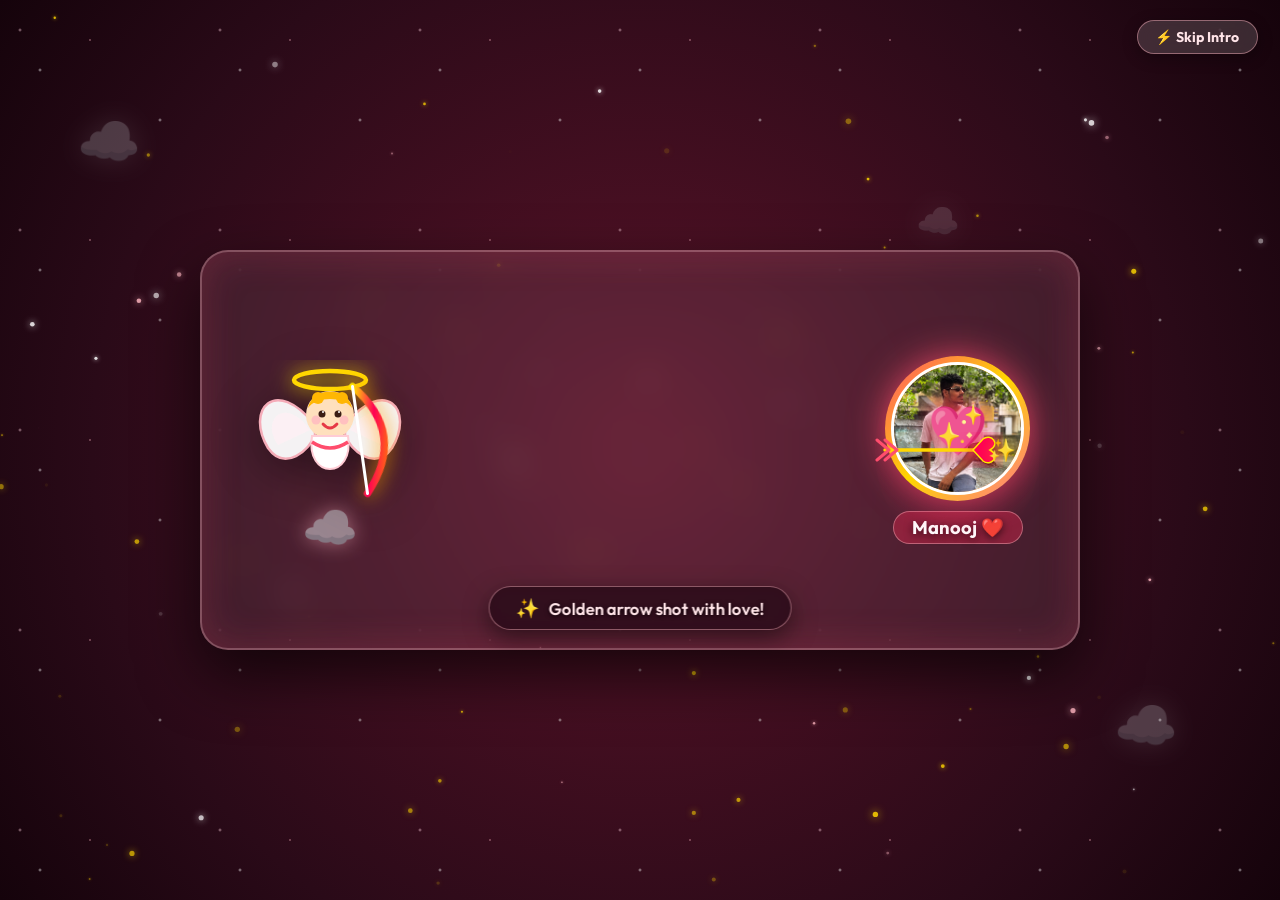
==== index.html @ fc14d514 "Deploy romantic birthday website with Cupid intro and password screen" ====
<!DOCTYPE html>
<html lang="en">
<head>
    <meta charset="UTF-8">
    <meta name="viewport" content="width=device-width, initial-scale=1.0">

    <title>❤️ Happy Birthday — My Love ❤️</title>
    <meta name="description" content="A special romantic birthday surprise message">

    <!-- Google Fonts -->
    <link rel="preconnect" href="https://fonts.googleapis.com">
    <link rel="preconnect" href="https://fonts.gstatic.com" crossorigin>
    <link href="https://fonts.googleapis.com/css2?family=Bangers&family=Outfit:wght@300;400;600;800&family=Playfair+Display:ital,wght@0,400;0,700;1,400;1,700&display=swap" rel="stylesheet">

    <!-- CSS File -->
    <link rel="stylesheet" href="style.css">
</head>

<body>

    <!-- Cupid Arrow & Password Intro Overlay -->
    <!-- Cupid Arrow & Password Intro Overlay -->
    <div id="cupidIntroOverlay" class="cupid-intro-overlay">
        <!-- Canvas Starfield -->
        <canvas id="cupidStarCanvas" class="cupid-star-canvas"></canvas>

        <!-- Sky Background Atmosphere -->
        <div class="sky-background">
            <div class="cloud cloud-1">☁️</div>
            <div class="cloud cloud-2">☁️</div>
            <div class="cloud cloud-3">☁️</div>
            <div class="intro-bg-particles" id="introBgParticles"></div>
        </div>

        <!-- Fast Skip Button -->
        <button class="btn-skip-intro" onclick="skipToPasswordStage()" title="Skip to password screen">
            ⚡ Skip Intro
        </button>

        <!-- Stage 1: Cinematic Animated Cupid Shooting Scene -->
        <div id="cupidAnimationStage" class="cupid-animation-stage">
            
            <!-- Cupid Flying Character -->
            <div class="cupid-hero" id="cupidHero">
                <div class="cupid-cloud-pedestal">☁️</div>
                <svg class="cupid-svg" viewBox="0 0 160 180" width="160" height="180">
                    <defs>
                        <radialGradient id="haloGlow" cx="50%" cy="50%" r="50%">
                            <stop offset="0%" stop-color="#fff7a1" stop-opacity="0.9"/>
                            <stop offset="100%" stop-color="#ffd700" stop-opacity="0"/>
                        </radialGradient>
                        <linearGradient id="bowGrad" x1="0%" y1="0%" x2="100%" y2="100%">
                            <stop offset="0%" stop-color="#ffe600"/>
                            <stop offset="50%" stop-color="#ff0054"/>
                            <stop offset="100%" stop-color="#ff8800"/>
                        </linearGradient>
                    </defs>

                    <!-- Halo -->
                    <ellipse cx="80" cy="20" rx="36" ry="9" fill="none" stroke="#ffd700" stroke-width="4.5" filter="drop-shadow(0 0 10px #ffe600)"/>
                    
                    <!-- Flapping Wings -->
                    <g class="svg-wing wing-left">
                        <path d="M 65 65 C 25 15, -5 50, 18 88 C 35 112, 60 90, 65 75 Z" fill="#ffffff" opacity="0.95" stroke="#ffb6c1" stroke-width="2.5"/>
                        <path d="M 60 70 C 35 35, 10 60, 28 85 Z" fill="#fff0f5" opacity="0.8"/>
                    </g>
                    <g class="svg-wing wing-right">
                        <path d="M 95 65 C 135 15, 165 50, 142 88 C 125 112, 100 90, 95 75 Z" fill="#ffffff" opacity="0.95" stroke="#ffb6c1" stroke-width="2.5"/>
                        <path d="M 100 70 C 125 35, 150 60, 132 85 Z" fill="#fff0f5" opacity="0.8"/>
                    </g>

                    <!-- Body & Cute Head -->
                    <circle cx="80" cy="55" r="24" fill="#ffe0bd"/>
                    <!-- Blonde Curly Hair -->
                    <path d="M 58 48 C 62 26, 98 26, 102 48 C 94 36, 66 36, 58 48 Z" fill="#ffb703"/>
                    <circle cx="68" cy="38" r="6" fill="#ffb703"/>
                    <circle cx="92" cy="38" r="6" fill="#ffb703"/>
                    <!-- Face Details -->
                    <circle cx="72" cy="54" r="3.5" fill="#3a1c14"/>
                    <circle cx="88" cy="54" r="3.5" fill="#3a1c14"/>
                    <circle cx="73" cy="52" r="1" fill="#ffffff"/>
                    <circle cx="89" cy="52" r="1" fill="#ffffff"/>
                    <path d="M 73 64 Q 80 72 87 64" fill="none" stroke="#e63946" stroke-width="2.8" stroke-linecap="round"/>
                    <circle cx="66" cy="60" r="4.5" fill="#ffb6c1" opacity="0.75"/>
                    <circle cx="94" cy="60" r="4.5" fill="#ffb6c1" opacity="0.75"/>

                    <!-- Toga Body & Sash -->
                    <path d="M 62 76 C 55 120, 105 120, 98 76 Z" fill="#ffffff" stroke="#ffccd5" stroke-width="2"/>
                    <path d="M 62 82 Q 80 94 98 82" fill="none" stroke="#ff4d6d" stroke-width="3.5"/>

                    <!-- Golden Cupid Bow -->
                    <g class="svg-bow" id="svgBow">
                        <path d="M 110 35 Q 150 80 110 125" fill="none" stroke="url(#bowGrad)" stroke-width="6" stroke-linecap="round" filter="drop-shadow(0 0 8px #ffa200)"/>
                        <path id="bowString" d="M 110 35 L 110 125" stroke="#ffffff" stroke-width="2.5" stroke-linecap="round"/>
                    </g>
                </svg>
            </div>

            <!-- Arrow Flight Arena -->
            <div class="arrow-arena" id="arrowArena">
                <div class="flying-arrow-svg" id="flyingArrowSvg">
                    <svg viewBox="0 0 130 36" width="130" height="36">
                        <defs>
                            <linearGradient id="arrowTrailGrad" x1="0%" y1="0%" x2="100%" y2="0%">
                                <stop offset="0%" stop-color="#ff0054" stop-opacity="0"/>
                                <stop offset="60%" stop-color="#ff4d6d" stop-opacity="0.8"/>
                                <stop offset="100%" stop-color="#ffd700" stop-opacity="1"/>
                            </linearGradient>
                        </defs>
                        <!-- Glowing Motion Trail -->
                        <path d="M 0 18 L 95 18" stroke="url(#arrowTrailGrad)" stroke-width="6" stroke-linecap="round"/>
                        <!-- Shaft -->
                        <line x1="12" y1="18" x2="102" y2="18" stroke="#ffd700" stroke-width="3.5" stroke-linecap="round"/>
                        <!-- Golden Feathers -->
                        <path d="M 16 18 L 4 8 M 16 18 L 4 28 M 24 18 L 12 8 M 24 18 L 12 28" stroke="#ff4d6d" stroke-width="3" stroke-linecap="round"/>
                        <!-- Glowing Heart Arrowhead -->
                        <path d="M 100 18 L 110 7 C 118 1, 128 12, 117 18 C 128 24, 118 35, 110 29 Z" fill="#ff0054" stroke="#ffe600" stroke-width="1.5" filter="drop-shadow(0 0 10px #ff0054)"/>
                    </svg>
                    <div class="arrow-sparkles">✨</div>
                </div>
            </div>

            <!-- Target: Boy Card (Manooj) -->
            <div class="target-boy-hero" id="targetBoyHero">
                <div class="target-glow-aura"></div>
                <div class="shockwave-ring" id="shockwaveRing"></div>
                <div class="shockwave-ring ring-2" id="shockwaveRing2"></div>
                <div class="target-portrait-container">
                    <img src="images/Manooj.jpeg" alt="Manooj" class="target-boy-img">
                    <div class="target-heart-lock" id="targetHeartLock">
                        <span class="heart-emoji">💖</span>
                    </div>
                </div>
                <div class="target-boy-badge">Manooj ❤️</div>
            </div>

            <!-- Animated Status Banner -->
            <div class="intro-status-banner" id="introStatusBanner">
                <span class="status-icon" id="statusIcon">🏹</span>
                <span class="status-text" id="statusTextContent">Cupid is taking aim at Manooj's heart...</span>
            </div>
        </div>

        <!-- Stage 2: Secret Password Lock Screen -->
        <div id="passwordStage" class="password-stage">
            <div class="lock-card">
                <div class="lock-header">
                    <div class="heart-key-icon" id="heartKeyIcon">🔐</div>
                    <h2>Unlock My Heart</h2>
                    <p class="lock-subtitle">Cupid's arrow struck Manooj's heart! Enter the secret code to reveal your birthday surprise.</p>
                </div>

                <form id="passwordForm" onsubmit="handlePasswordSubmit(event)">
                    <div class="input-wrapper">
                        <input type="password" id="lovePasscode" placeholder="Enter password" autocomplete="off">
                        <button type="button" class="btn-toggle-pass" onclick="togglePassVisibility()" id="btnTogglePass" title="Show/Hide">👁️</button>
                    </div>
                    <div id="passErrorMsg" class="pass-error-msg"></div>
                    <button type="submit" class="btn-unlock">Unlock Surprise ❤️</button>
                </form>
            </div>
        </div>
    </div>

    <!-- Main Birthday Container -->
    <div class="birthday-container">

        <!-- Replay Cupid Intro Button -->
        <button class="btn-replay-cupid" onclick="playCupidIntro()" title="Replay Cupid Intro">💘 Cupid Intro</button>

        <!-- Flower Decoration -->
        <div class="web web1">🌸</div>
        <div class="web web2">🌹</div>

        <!-- Main Heading -->
        <h1 class="birthday-title">❤️ HAPPY BIRTHDAY ❤️</h1>

        <h2>To My YEDI❤️</h2>

        <!-- Entrance Photo / Message -->
        <div class="entrance-image-container">
            <div class="entrance-message">
                <p><strong>September 21</strong> is a day I will never forget — because it is the day the most amazing person came into this world. 🥰</p>
                <p>You make every day brighter just by being you. I love your smile, your heart, and everything about you. 💕</p>
                <p>On your birthday, I just want to say — <strong>I am so lucky to have you.</strong></p>
                <p class="entrance-signoff">Happy Birthday, my love. 🎂 🌹</p>
            </div>
        </div>

        <!-- Birthday Message -->
        <div class="message">
            <p>
                You are the most beautiful part of my life. ❤️
            </p>

            <p>
                May your birthday be filled with happiness,
                love, smiles and unforgettable moments. 🎂✨
            </p>

            <p>
                <strong>Happy Birthday, My Love! ❤️🥰</strong>
            </p>
        </div>

        <!-- Interactive Question -->
        <div class="question-section" id="questionSection">
            <!-- <h3 class="question-text">Are you ready for your surprise? 🕸️</h3> -->
            <div class="buttons-container">
                <button class="btn-yes" onclick="showSurprise()">YES ❤️</button>
                <button class="btn-no" id="btnNo">NO 😒</button>
            </div>
        </div>

        <!-- Hidden Surprise Message -->
        <div id="surprise" class="surprise-message">
            <h2>❤️ You Are My Favourite Person ❤️</h2>

            <p>
                Every moment with you is special.
                I hope this birthday brings you
                everything your heart wishes for. 💕
            </p>

            <p>
                Forever and Always ❤️
            </p>
            
            <a href="memories.html" class="btn-next">Next Page ❤️</a>
        </div>

    </div>

    <!-- JavaScript File -->
    <script src="script.js"></script>

</body>
</html>
---- style.css ----
* {
    margin: 0;
    padding: 0;
    box-sizing: border-box;
}

:root {
    --bg-cream: #fff0f5;
    --paper: #ffe4e1;
    --ink: #4a1525;
    --gold: #f48fb1;
    --gold-deep: #c21e56;
    --red: #d53447;
    --red-deep: #800020;
    --shadow: rgba(74, 25, 44, 0.35);
}

html, body {
    width: 100%;
    max-width: 100vw;
    overflow-x: hidden;
}

body {
    margin: 0;
    font-family: 'Outfit', sans-serif;
    min-height: 100vh;
    display: flex;
    align-items: center;
    justify-content: center;
    background: radial-gradient(circle at top, rgba(255, 192, 203, 0.8), rgba(219, 112, 147, 0.5) 45%, rgba(139, 10, 80, 0.9) 100%), #4a192c;
    color: var(--ink);
    padding: 2rem 1rem;
    box-sizing: border-box;
}

body.seasons-theme {
    background: #4a192c;
    align-items: center;
}

.seasons-container {
    width: min(1100px, 95vw);
    max-width: 100%;
    margin: 0 auto;
    padding: 2.5rem 2rem 3rem;
    border-radius: 30px;
    background: rgba(255, 240, 245, 0.85);
    border: 3px solid rgba(219, 112, 147, 0.8);
    box-shadow: 0 24px 60px rgba(139, 10, 80, 0.4);
    text-align: center;
    position: relative;
    overflow: hidden;
    box-sizing: border-box;
}

.seasons-container::before,
.seasons-container::after {
    content: "";
    position: absolute;
    inset: 18px;
    border: 2px solid rgba(219, 112, 147, 0.6);
    border-radius: 24px;
    pointer-events: none;
}

.seasons-container::after {
    inset: 28px;
    border-style: dashed;
    opacity: 0.8;
}

.cursive-title {
    position: relative;
    z-index: 1;
    font-family: 'Cormorant Garamond', serif;
    font-size: clamp(2.8rem, 5vw, 4.6rem);
    line-height: 1;
    letter-spacing: 0.08em;
    color: var(--red-deep);
    margin-bottom: 0.3rem;
    text-shadow: 0 2px 0 rgba(255,255,255,0.45);
}

.emoji-row {
    position: relative;
    z-index: 1;
    font-size: 1.5rem;
    letter-spacing: 0.4rem;
    margin-bottom: 0.8rem;
}

.subtitle {
    position: relative;
    z-index: 1;
    font-family: 'Outfit', sans-serif;
    font-size: 0.8rem;
    letter-spacing: 0.24em;
    text-transform: uppercase;
    color: rgba(72, 42, 28, 0.75);
    margin-bottom: 1.4rem;
}

.string-challenge {
    position: relative;
    z-index: 1;
    max-width: 900px;
    margin: 0 auto 1.8rem;
}

.string-challenge-title {
    font-family: 'Cormorant Garamond', serif;
    font-size: clamp(2rem, 4vw, 3rem);
    color: var(--ink);
    margin-bottom: 0.25rem;
    letter-spacing: 0.06em;
}

.string-challenge-hint {
    font-size: 0.96rem;
    color: rgba(74, 42, 29, 0.75);
    margin-bottom: 1rem;
}

.string-stage {
    position: relative;
    min-height: 430px;
    display: flex;
    align-items: center;
    justify-content: space-between;
    gap: 2rem;
    padding: 1rem 3rem;
    border-radius: 26px;
    overflow: hidden;
    background: linear-gradient(180deg, rgba(255, 236, 170, 0.16), rgba(80, 42, 20, 0.18)), linear-gradient(180deg, #fad0c4 0%, #ff9a9e 20%, #fecfef 36%, #f68084 56%, #a1405e 74%, #621222 100%);
    border: 4px solid rgba(183, 28, 28, 0.8);
    box-shadow: inset 0 0 30px rgba(78, 38, 18, 0.35), 0 18px 40px rgba(28, 18, 15, 0.25);
}

.japanese-scene {
    position: absolute;
    inset: 0;
    z-index: 0;
    pointer-events: none;
    background: radial-gradient(circle at 50% 28%, rgba(255, 223, 126, 0.92) 0%, rgba(255, 190, 87, 0.7) 12%, rgba(255, 160, 80, 0.32) 18%, transparent 28%), linear-gradient(180deg, rgba(255,255,255,0) 0%, rgba(255,255,255,0) 45%, rgba(25, 40, 42, 0.18) 100%);
}

.japanese-scene::before,
.japanese-scene::after {
    content: "";
    position: absolute;
    inset: 0;
    pointer-events: none;
}

.japanese-scene::before {
    background: linear-gradient(180deg, transparent 0%, transparent 62%, rgba(90, 52, 28, 0.48) 100%), radial-gradient(circle at 50% 54%, rgba(255, 209, 106, 0.87) 0%, rgba(238, 141, 83, 0.35) 24%, transparent 32%);
}

.japanese-scene::after {
    background: linear-gradient(180deg, transparent 0%, transparent 64%, rgba(26, 52, 42, 0.2) 64%, rgba(28, 53, 42, 0.75) 100%), radial-gradient(circle at 50% 58%, rgba(230, 73, 73, 0.62), transparent 28%);
    clip-path: polygon(0 100%, 0 68%, 12% 57%, 24% 66%, 35% 47%, 48% 62%, 62% 46%, 76% 62%, 88% 52%, 100% 65%, 100% 100%);
}

.love-string {
    position: absolute;
    inset: 0;
    width: 100%;
    height: 100%;
    overflow: visible;
    pointer-events: none;
    z-index: 3;
}

.love-string path {
    fill: none;
    stroke: #d53447;
    stroke-width: 5;
    stroke-linecap: round;
    filter: drop-shadow(0 0 8px rgba(213, 52, 71, 0.9));
}

.photo-card {
    position: absolute;
    width: 170px;
    height: 150px;
    padding: 10px;
    border: 3px solid rgba(219, 112, 147, 0.9);
    border-radius: 12px;
    background: linear-gradient(145deg, rgba(255, 242, 205, 0.8), rgba(179, 112, 35, 0.62));
    box-shadow: 0 12px 24px rgba(0, 0, 0, 0.24), inset 0 0 12px rgba(89, 39, 16, 0.32);
    z-index: 2;
    transition: left 1.1s cubic-bezier(0.34, 1.25, 0.64, 1),
                right 1.1s cubic-bezier(0.34, 1.25, 0.64, 1),
                transform 1.1s cubic-bezier(0.34, 1.25, 0.64, 1),
                opacity 0.6s ease;
}

.photo-card-left {
    left: 2.5rem;
    top: 50%;
    transform: translateY(-50%);
}

.photo-card-right {
    right: 2.5rem;
    top: 50%;
    transform: translateY(-50%);
}

.secret-photo,
.photo-cover {
    width: 100%;
    height: 100%;
    border-radius: 6px;
}

.secret-photo {
    position: absolute;
    inset: 0;
    display: block;
    object-fit: cover;
    opacity: 0;
    transition: opacity 0.7s ease;
    border: 2px solid rgba(69, 25, 12, 0.8);
}

.photo-cover {
    position: absolute;
    inset: 10px;
    width: calc(100% - 20px);
    height: calc(100% - 20px);
    display: grid;
    place-items: center;
    color: #ffffff;
    background: linear-gradient(135deg, rgba(118, 53, 23, 0.95), rgba(36, 22, 17, 0.88));
    font-size: 3rem;
    transition: opacity 0.7s ease;
    border: 2px solid rgba(221, 169, 90, 0.7);
    box-shadow: inset 0 0 12px rgba(0,0,0,0.2);
    z-index: 10;
}

.string-heart {
    position: absolute;
    top: 50%;
    left: 50%;
    width: 58px;
    height: 58px;
    border: 3px solid #ffc7c7;
    border-radius: 50%;
    padding: 0;
    color: #ffe8eb;
    background: radial-gradient(circle at 30% 30%, #ff4d6b, #b7182e 65%, #621222 100%);
    font-size: 1.5rem;
    line-height: 1;
    cursor: pointer;
    transform: translate(-50%, -50%);
    z-index: 5;
    box-shadow: 0 0 18px rgba(232, 52, 68, 0.7), 0 0 40px rgba(202, 41, 60, 0.4);
    transition: transform 0.35s ease, box-shadow 0.35s ease, opacity 0.5s ease;
}

.string-heart:hover {
    transform: translate(-50%, -50%) scale(1.12);
}

.string-stage.is-connected .photo-cover {
    opacity: 0;
    pointer-events: none;
}

.string-stage.is-connected .secret-photo {
    opacity: 1;
}

.string-stage.is-connected .string-heart {
    color: #fff;
    border-color: #fff;
}

/* Merging animation state: Photos come close together towards center */
.string-stage.is-merging .photo-card-left {
    left: 50%;
    transform: translate(calc(-100% - 6px), -50%) rotate(-8deg) scale(0.96);
}

.string-stage.is-merging .photo-card-right {
    right: 50%;
    transform: translate(calc(100% + 6px), -50%) rotate(8deg) scale(0.96);
}

.string-stage.is-merging .love-string {
    opacity: 0.5;
    transform: scale(0.8);
    transition: all 0.8s ease;
}

.string-stage.is-merging .string-heart {
    transform: translate(-50%, -50%) scale(1.3);
    box-shadow: 0 0 35px rgba(255, 60, 100, 0.9), 0 0 70px rgba(255, 100, 150, 0.7);
}

/* Merged animation state: Photos fade out and glowing Heart opens */
.string-stage.is-merged .photo-card-left {
    left: 50%;
    transform: translate(-50%, -50%) scale(0.15) rotate(-20deg);
    opacity: 0;
    pointer-events: none;
}

.string-stage.is-merged .photo-card-right {
    right: 50%;
    transform: translate(50%, -50%) scale(0.15) rotate(20deg);
    opacity: 0;
    pointer-events: none;
}

.string-stage.is-merged .love-string {
    opacity: 0;
    pointer-events: none;
    transition: opacity 0.4s ease;
}

.string-stage.is-merged .string-heart {
    opacity: 0;
    pointer-events: none;
    transform: translate(-50%, -50%) scale(0.1);
}

/* Merged Heart Container & Memory Slideshow */
.merged-heart-container {
    position: absolute;
    top: 50%;
    left: 50%;
    transform: translate(-50%, -50%) scale(0);
    opacity: 0;
    pointer-events: none;
    z-index: 10;
    display: flex;
    flex-direction: column;
    align-items: center;
    justify-content: center;
    transition: transform 0.9s cubic-bezier(0.175, 0.885, 0.32, 1.275), opacity 0.6s ease;
}

.string-stage.is-merged .merged-heart-container {
    transform: translate(-50%, -50%) scale(1);
    opacity: 1;
    pointer-events: auto;
    cursor: pointer;
}

.heart-frame-outer {
    position: relative;
    width: 280px;
    height: 260px;
    margin: 0 auto;
    filter: drop-shadow(0 14px 28px rgba(74, 21, 37, 0.5));
    animation: heartPulse 2.4s ease-in-out infinite;
}

@keyframes heartPulse {
    0%, 100% {
        transform: scale(1);
    }
    50% {
        transform: scale(1.04);
    }
}

.heart-frame-inner {
    position: absolute;
    inset: 0;
    width: 100%;
    height: 100%;
    clip-path: url(#heart-clip);
    -webkit-clip-path: url(#heart-clip);
    background: linear-gradient(135deg, #ff4d6d, #c9184a);
    overflow: hidden;
}

.heart-frame-glow {
    position: absolute;
    inset: -12px;
    clip-path: url(#heart-clip);
    -webkit-clip-path: url(#heart-clip);
    background: radial-gradient(circle, rgba(255, 77, 109, 0.85) 0%, rgba(255, 107, 129, 0.45) 60%, transparent 80%);
    filter: blur(14px);
    z-index: -1;
    animation: glowPulse 2s ease-in-out infinite alternate;
}

@keyframes glowPulse {
    0% { opacity: 0.6; transform: scale(0.96); }
    100% { opacity: 1; transform: scale(1.08); }
}

.heart-border-svg {
    position: absolute;
    inset: 0;
    width: 100%;
    height: 100%;
    pointer-events: none;
    z-index: 4;
}

.heart-border-svg path {
    fill: none;
    stroke: #ff2a55;
    stroke-width: 4;
    filter: drop-shadow(0 0 10px rgba(255, 42, 85, 0.95));
}

.memory-slideshow {
    position: relative;
    width: 100%;
    height: 100%;
}

.memory-slide {
    position: absolute;
    inset: 0;
    width: 100%;
    height: 100%;
    object-fit: cover;
    object-position: center;
    opacity: 0;
    transform: scale(1.08);
    transition: opacity 0.9s ease-in-out, transform 3.2s ease-out;
}

.memory-slide.active {
    opacity: 1;
    transform: scale(1);
    z-index: 2;
}

.memory-meta {
    margin-top: 12px;
    text-align: center;
}

.memory-caption {
    font-family: 'Outfit', sans-serif;
    font-size: 1.05rem;
    font-weight: 600;
    color: #fff;
    text-shadow: 0 2px 8px rgba(0, 0, 0, 0.7), 0 0 12px rgba(255, 77, 109, 0.85);
    background: rgba(74, 21, 37, 0.6);
    backdrop-filter: blur(8px);
    -webkit-backdrop-filter: blur(8px);
    padding: 0.45rem 1.3rem;
    border-radius: 999px;
    border: 1px solid rgba(255, 192, 203, 0.5);
    display: inline-block;
    transition: opacity 0.3s ease;
}

/* Floating sparkle hearts */
.floating-heart {
    position: absolute;
    pointer-events: none;
    z-index: 12;
    animation: floatUp 2.8s ease-out forwards;
    user-select: none;
}

@keyframes floatUp {
    0% {
        opacity: 1;
        transform: translate(0, 0) scale(0.6) rotate(0deg);
    }
    50% {
        opacity: 0.9;
        transform: translate(var(--tx, 20px), -60px) scale(1.2) rotate(15deg);
    }
    100% {
        opacity: 0;
        transform: translate(var(--tx, 40px), -130px) scale(0.8) rotate(-20deg);
    }
}

.locked-message {
    opacity: 0;
    max-height: 0;
    overflow: hidden;
    margin: 0;
    transition: opacity 0.8s ease, max-height 0.8s ease, margin 0.8s ease;
}

.locked-message.is-unlocked {
    opacity: 1;
    max-height: 300px;
    margin-bottom: 1.5rem;
}

.quotes-container {
    position: relative;
    z-index: 1;
}

.quote-main {
    font-family: 'Cormorant Garamond', serif;
    font-size: clamp(2rem, 4vw, 2.8rem);
    color: var(--ink);
    margin-bottom: 0.6rem;
    line-height: 1.15;
}

.quote-sub {
    font-family: 'Outfit', sans-serif;
    font-size: 1rem;
    color: rgba(74, 42, 29, 0.8);
    line-height: 1.7;
    font-weight: 400;
}

.nav-buttons {
    position: relative;
    z-index: 1;
    display: flex;
    justify-content: center;
    align-items: center;
    gap: 1.5rem;
    margin-top: 2rem;
    flex-wrap: wrap;
}

.nav-buttons a,
.nav-buttons .btn-back,
.nav-buttons .btn-next {
    display: inline-flex;
    align-items: center;
    justify-content: center;
    min-width: 175px;
    height: 52px;
    padding: 0 1.8rem;
    text-decoration: none;
    font-size: 1.05rem;
    font-weight: 600;
    color: #fff;
    background: linear-gradient(135deg, var(--red), var(--gold-deep));
    border-radius: 50px;
    box-shadow: 0 8px 20px rgba(96, 39, 29, 0.28);
    transition: all 0.25s ease;
    margin: 0;
}

.nav-buttons a:hover,
.nav-buttons .btn-back:hover,
.nav-buttons .btn-next:hover {
    transform: translateY(-3px);
    box-shadow: 0 12px 25px rgba(96, 39, 29, 0.38);
}

@media (max-width: 650px) {
    body, body.seasons-theme {
        display: block;
        padding: 1rem 0.4rem;
        width: 100%;
        min-height: 100vh;
        overflow-x: hidden;
    }

    .seasons-container,
    .memories-container,
    .birthday-container {
        width: 100% !important;
        max-width: 100% !important;
        margin: 0 auto !important;
        box-sizing: border-box !important;
    }

    .seasons-container {
        padding: 1.4rem 0.7rem 1.8rem;
        border-radius: 20px;
    }

    .seasons-container::before {
        inset: 5px;
        border-radius: 16px;
    }

    .seasons-container::after {
        inset: 10px;
        border-radius: 12px;
    }

    .cursive-title {
        font-size: clamp(1.5rem, 5.5vw, 2rem);
        line-height: 1.2;
        margin-bottom: 0.2rem;
    }

    .subtitle {
        font-size: 0.68rem;
        letter-spacing: 0.12em;
        margin-bottom: 0.8rem;
    }

    .string-stage {
        min-height: 320px;
        padding: 0.5rem;
    }

    .photo-card {
        width: 82px;
        height: 78px;
        padding: 3px;
        border-radius: 8px;
    }

    .photo-card-left {
        left: 0.6rem;
    }

    .photo-card-right {
        right: 0.6rem;
    }

    .photo-cover {
        font-size: 1.8rem;
    }

    .string-heart {
        width: 44px;
        height: 44px;
        font-size: 1.1rem;
    }

    .heart-frame-outer {
        width: 195px;
        height: 180px;
    }

    .memory-caption {
        font-size: 0.8rem;
        padding: 0.3rem 0.7rem;
    }
}

/* Birthday Container Styles */
.birthday-container {
    width: min(900px, 95vw);
    margin: 0 auto;
    padding: 3rem 2rem;
    border-radius: 25px;
    background: rgba(255, 246, 226, 0.85);
    border: 3px solid rgba(219, 112, 147, 0.9);
    box-shadow: 0 20px 50px rgba(25, 13, 8, 0.3), inset 0 0 20px rgba(255, 255, 255, 0.3);
    text-align: center;
    position: relative;
    overflow: hidden;
}

.birthday-container::before {
    content: "";
    position: absolute;
    inset: 15px;
    border: 2px solid rgba(219, 112, 147, 0.5);
    border-radius: 20px;
    pointer-events: none;
    z-index: 0;
}

/* Web Decorations */
.web {
    position: absolute;
    font-size: 4rem;
    opacity: 0.3;
    z-index: 1;
}

.web1 {
    top: 20px;
    left: 30px;
}

.web2 {
    bottom: 20px;
    right: 30px;
}

/* Birthday Title */
.birthday-title {
    font-family: 'Bangers', cursive;
    font-size: clamp(2.5rem, 6vw, 4rem);
    color: var(--red);
    margin-bottom: 0.5rem;
    text-shadow: 2px 2px 4px rgba(0, 0, 0, 0.2);
    position: relative;
    z-index: 2;
}

.birthday-container h2 {
    font-size: clamp(1.5rem, 4vw, 2rem);
    color: var(--gold-deep);
    margin-bottom: 1.5rem;
    position: relative;
    z-index: 2;
}

/* Entrance Message */
.entrance-image-container {
    margin: 2rem 0;
    position: relative;
    z-index: 2;
}

.entrance-message {
    background: rgba(255, 250, 240, 0.6);
    padding: 2rem;
    border-radius: 15px;
    border-left: 5px solid var(--red);
}

.entrance-message p {
    font-size: 1rem;
    line-height: 1.8;
    color: var(--ink);
    margin-bottom: 1rem;
}

.entrance-signoff {
    font-style: italic;
    font-weight: 600;
    color: var(--red);
}

/* Message Section */
.message {
    margin: 2rem 0;
    position: relative;
    z-index: 2;
}

.message p {
    font-size: 1.1rem;
    line-height: 1.8;
    color: var(--ink);
    margin-bottom: 1.2rem;
}

/* Question Section */
.question-section {
    margin: 2.5rem 0;
    position: relative;
    z-index: 2;
}

.question-text {
    font-size: 1.3rem;
    color: var(--red);
    margin-bottom: 1.5rem;
    font-weight: 600;
}

.buttons-container {
    display: flex;
    gap: 1.5rem;
    justify-content: center;
    flex-wrap: wrap;
}

.btn-yes,
.btn-no {
    padding: 1rem 2rem;
    font-size: 1.1rem;
    border: none;
    border-radius: 50px;
    cursor: pointer;
    font-weight: 600;
    transition: all 0.3s ease;
    box-shadow: 0 8px 16px rgba(0, 0, 0, 0.2);
}

.btn-yes {
    background: linear-gradient(135deg, var(--red), var(--gold-deep));
    color: white;
}

.btn-yes:hover {
    transform: translateY(-3px);
    box-shadow: 0 12px 20px rgba(0, 0, 0, 0.3);
}

.btn-no {
    background: linear-gradient(135deg, var(--paper), var(--gold));
    color: var(--ink);
}

.btn-no:hover {
    background: linear-gradient(135deg, #ffb6c1, #ff69b4);
}

/* Surprise Message */
.surprise-message {
    display: none;
    margin: 2rem 0;
    padding: 2.5rem;
    background: linear-gradient(135deg, rgba(255, 250, 240, 0.9), rgba(255, 235, 205, 0.8));
    border-radius: 20px;
    border: 3px solid var(--red);
    position: relative;
    z-index: 2;
    opacity: 0;
    transition: opacity 0.6s ease;
}

.surprise-message.show {
    opacity: 1;
}

.surprise-message h2 {
    font-size: 2rem;
    color: var(--red);
    margin-bottom: 1.5rem;
}

.surprise-message p {
    font-size: 1.1rem;
    line-height: 1.9;
    color: var(--ink);
    margin-bottom: 1.2rem;
}

.surprise-message .btn-next,
.btn-next,
.btn-back {
    position: relative !important;
    z-index: 9999 !important;
    pointer-events: auto !important;
    cursor: pointer !important;
    display: inline-flex !important;
    align-items: center !important;
    justify-content: center !important;
    gap: 0.5rem;
    padding: 1rem 2.5rem;
    background: linear-gradient(135deg, var(--red), var(--gold-deep)) !important;
    color: #ffffff !important;
    text-decoration: none !important;
    border-radius: 50px !important;
    font-weight: 700 !important;
    font-size: 1.1rem !important;
    margin-top: 1rem;
    box-shadow: 0 8px 20px rgba(194, 30, 86, 0.4) !important;
    transition: all 0.3s cubic-bezier(0.175, 0.885, 0.32, 1.275) !important;
}

.surprise-message .btn-next:hover,
.surprise-message .btn-next:active,
.btn-next:hover,
.btn-next:active,
.btn-back:hover,
.btn-back:active {
    transform: translateY(-3px) scale(1.06) !important;
    box-shadow: 0 12px 25px rgba(194, 30, 86, 0.6) !important;
    color: #ffffff !important;
}

/* Confetti Animation */
.confetti {
    position: fixed;
    pointer-events: none;
    z-index: 100;
}

@keyframes fall {
    to {
        transform: translateY(100vh) rotate(360deg);
        opacity: 0;
    }
}

/* Memories Page Styles */
.memories-container {
    width: min(1000px, 95vw);
    margin: 0 auto;
    padding: 3rem 2rem;
    background: rgba(255, 246, 226, 0.85);
    border-radius: 25px;
    border: 3px solid rgba(219, 112, 147, 0.9);
    box-shadow: 0 20px 50px rgba(25, 13, 8, 0.3);
    position: relative;
}

.memories-container h1 {
    font-family: 'Bangers', cursive;
    font-size: clamp(2rem, 7vw, 3rem);
    color: var(--red);
    margin-bottom: 0.5rem;
    text-align: center;
}

.memories-container h2 {
    font-size: clamp(1.1rem, 3.8vw, 1.5rem);
    color: var(--gold-deep);
    text-align: center;
    margin-bottom: 2.5rem;
}

.timeline {
    position: relative;
    padding: 2rem 0;
}

.timeline::before {
    content: "";
    position: absolute;
    left: 50%;
    transform: translateX(-50%);
    width: 4px;
    height: 100%;
    background: linear-gradient(180deg, var(--red), var(--gold), var(--red));
    display: none;
}

.timeline-item {
    margin-bottom: 3rem;
    display: flex;
    align-items: center;
    gap: 2rem;
    position: relative;
}

.timeline-item:nth-child(odd) {
    flex-direction: row-reverse;
}

.timeline-img {
    width: 200px;
    height: 200px;
    border-radius: 12px;
    object-fit: cover;
    border: 4px solid var(--red);
    box-shadow: 0 8px 20px rgba(0, 0, 0, 0.2);
}

.timeline-content {
    flex: 1;
    background: rgba(255, 250, 240, 0.7);
    padding: 2rem;
    border-radius: 15px;
    border-left: 5px solid var(--red);
}

.month-title {
    font-family: 'Bangers', cursive;
    font-size: 1.8rem;
    color: var(--red);
    margin-bottom: 0.5rem;
}

.sweet-words {
    font-size: 1rem;
    line-height: 1.7;
    color: var(--ink);
}

@media (max-width: 768px) {
    .memories-container {
        padding: 2rem 1rem 2.5rem;
        width: 96vw;
    }

    .timeline {
        padding: 1rem 0;
    }

    .timeline-item,
    .timeline-item:nth-child(odd) {
        flex-direction: column;
        align-items: center;
        margin-left: 0;
        margin-bottom: 2.2rem;
        gap: 1.2rem;
    }

    .timeline-img {
        width: 180px;
        height: 180px;
        max-width: 100%;
    }

    .timeline-content {
        width: 100%;
        padding: 1.4rem 1.2rem;
        text-align: center;
        border-left: 4px solid var(--red);
    }
}

.center-heart-button {
    position: absolute;
    top: 50%;
    left: 50%;
    transform: translate(-50%, -50%) !important;
}

/* ==========================================================================
   CUPID INTRO ANIMATION & PASSWORD STAGE
   ========================================================================== */
.cupid-intro-overlay {
    position: fixed;
    inset: 0;
    width: 100%;
    height: 100%;
    margin: 0;
    padding: 0;
    box-sizing: border-box;
    z-index: 10000;
    background: radial-gradient(circle at center, #5c1329 0%, #2a0a18 70%, #15030b 100%);
    display: flex;
    align-items: center;
    justify-content: center;
    overflow: hidden;
    transition: opacity 0.8s ease, transform 0.8s ease;
}

.cupid-intro-overlay.unlocked {
    opacity: 0;
    pointer-events: none;
    transform: scale(1.05);
}

.cupid-star-canvas {
    position: absolute;
    inset: 0;
    width: 100%;
    height: 100%;
    pointer-events: none;
    z-index: 1;
}

.sky-background {
    position: absolute;
    inset: 0;
    pointer-events: none;
    z-index: 2;
}

.cloud {
    position: absolute;
    font-size: 3.2rem;
    opacity: 0.22;
    filter: drop-shadow(0 0 14px rgba(255, 255, 255, 0.5));
}

.cloud-1 { top: 12%; left: 6%; animation: cloudFloat 14s ease-in-out infinite alternate; }
.cloud-2 { bottom: 16%; right: 8%; animation: cloudFloat 16s ease-in-out infinite alternate-reverse; }
.cloud-3 { top: 22%; right: 25%; animation: cloudFloat 20s ease-in-out infinite alternate; font-size: 2.2rem; opacity: 0.15; }

@keyframes cloudFloat {
    0% { transform: translateX(0); }
    100% { transform: translateX(50px); }
}

.intro-bg-particles {
    position: absolute;
    inset: 0;
    pointer-events: none;
    background-image: 
        radial-gradient(2px 2px at 20px 30px, #ffd1dc, rgba(0,0,0,0)),
        radial-gradient(2px 2px at 40px 70px, #ffffff, rgba(0,0,0,0)),
        radial-gradient(1.5px 1.5px at 90px 40px, #ffb6c1, rgba(0,0,0,0)),
        radial-gradient(2px 2px at 160px 120px, #ffffff, rgba(0,0,0,0));
    background-repeat: repeat;
    background-size: 200px 200px;
    opacity: 0.6;
    animation: starsTwinkle 4s ease-in-out infinite alternate;
}

@keyframes starsTwinkle {
    0% { opacity: 0.4; }
    100% { opacity: 0.85; }
}

.btn-skip-intro {
    position: absolute;
    top: 20px;
    right: 22px;
    z-index: 20;
    background: rgba(255, 255, 255, 0.15);
    border: 1px solid rgba(255, 182, 193, 0.45);
    color: #ffe4e8;
    padding: 0.45rem 1.1rem;
    border-radius: 50px;
    font-size: 0.88rem;
    font-weight: 700;
    font-family: 'Outfit', sans-serif;
    cursor: pointer;
    backdrop-filter: blur(10px);
    box-shadow: 0 4px 15px rgba(0, 0, 0, 0.3);
    transition: all 0.25s ease;
}

.btn-skip-intro:hover {
    background: rgba(255, 42, 85, 0.6);
    border-color: #ffd700;
    transform: translateY(-2px);
    box-shadow: 0 6px 20px rgba(255, 0, 84, 0.4);
}

/* Stage 1: Cupid Arrow Animation Stage */
.cupid-animation-stage {
    position: relative;
    z-index: 5;
    width: min(880px, 92vw);
    height: 400px;
    display: flex;
    align-items: center;
    justify-content: space-between;
    padding: 2.2rem 3rem;
    border-radius: 28px;
    background: rgba(255, 240, 245, 0.08);
    backdrop-filter: blur(16px);
    -webkit-backdrop-filter: blur(16px);
    border: 2px solid rgba(255, 182, 193, 0.35);
    box-shadow: 0 25px 60px rgba(0, 0, 0, 0.65), inset 0 0 40px rgba(255, 77, 109, 0.2);
    transition: opacity 0.6s ease, transform 0.6s ease;
}

.cupid-animation-stage.fade-out {
    opacity: 0;
    transform: scale(0.9);
    pointer-events: none;
}

/* Cupid Hero Character */
.cupid-hero {
    position: relative;
    z-index: 6;
    display: flex;
    flex-direction: column;
    align-items: center;
    animation: cupidFloat 3.2s ease-in-out infinite alternate;
}

.cupid-cloud-pedestal {
    position: absolute;
    bottom: -15px;
    font-size: 2.8rem;
    opacity: 0.5;
    filter: drop-shadow(0 0 10px #ffb6c1);
    z-index: -1;
}

@keyframes cupidFloat {
    0% { transform: translateY(0px) rotate(0deg); }
    100% { transform: translateY(-14px) rotate(-3deg); }
}

.cupid-svg {
    filter: drop-shadow(0 10px 24px rgba(0, 0, 0, 0.45));
}

.wing-left {
    transform-origin: 65px 75px;
    animation: wingFlapLeft 0.7s ease-in-out infinite alternate;
}

.wing-right {
    transform-origin: 95px 75px;
    animation: wingFlapRight 0.7s ease-in-out infinite alternate;
}

@keyframes wingFlapLeft {
    0% { transform: rotate(0deg); }
    100% { transform: rotate(-22deg); }
}

@keyframes wingFlapRight {
    0% { transform: rotate(0deg); }
    100% { transform: rotate(22deg); }
}

.svg-bow {
    transform-origin: 110px 80px;
    transition: transform 0.4s cubic-bezier(0.175, 0.885, 0.32, 1.275);
}

.cupid-animation-stage.is-shooting .svg-bow {
    transform: scale(1.2) rotate(-8deg);
}

/* Arrow Arena & Flying Arrow */
.arrow-arena {
    position: absolute;
    left: 160px;
    right: 170px;
    top: 50%;
    height: 40px;
    transform: translateY(-50%);
    pointer-events: none;
    z-index: 7;
    overflow: visible;
}

.flying-arrow-svg {
    position: absolute;
    left: -20px;
    top: 50%;
    transform: translateY(-50%);
    opacity: 0;
    display: flex;
    align-items: center;
    transition: left 1.2s cubic-bezier(0.25, 0.1, 0.25, 1), opacity 0.3s ease;
}

.flying-arrow-svg.shooting {
    opacity: 1;
    left: calc(100% - 35px);
}

.arrow-sparkles {
    font-size: 1.4rem;
    margin-left: -15px;
    filter: drop-shadow(0 0 8px #ffd700);
    animation: sparkleTwinkle 0.4s ease-in-out infinite alternate;
}

@keyframes sparkleTwinkle {
    0% { opacity: 0.5; transform: scale(0.8); }
    100% { opacity: 1; transform: scale(1.4); }
}

/* Target Boy Hero (Manooj) */
.target-boy-hero {
    position: relative;
    display: flex;
    flex-direction: column;
    align-items: center;
    z-index: 6;
}

.target-glow-aura {
    position: absolute;
    inset: -10px;
    border-radius: 50%;
    background: radial-gradient(circle, rgba(255, 0, 84, 0.4) 0%, transparent 70%);
    opacity: 0.6;
    animation: auraPulse 2s ease-in-out infinite alternate;
    pointer-events: none;
}

@keyframes auraPulse {
    0% { transform: scale(0.95); opacity: 0.4; }
    100% { transform: scale(1.15); opacity: 0.8; }
}

.target-portrait-container {
    position: relative;
    width: 145px;
    height: 145px;
    border-radius: 50%;
    padding: 6px;
    background: linear-gradient(135deg, #ff4d6d, #ffd700, #ff758f);
    box-shadow: 0 0 35px rgba(255, 77, 109, 0.8);
    transition: all 0.4s ease;
}

.target-boy-img {
    width: 100%;
    height: 100%;
    border-radius: 50%;
    object-fit: cover;
    border: 3px solid #ffffff;
}

.target-heart-lock {
    position: absolute;
    top: 50%;
    left: 50%;
    transform: translate(-50%, -50%) scale(1);
    font-size: 3rem;
    filter: drop-shadow(0 0 15px rgba(255, 42, 85, 0.95));
    transition: transform 0.4s cubic-bezier(0.175, 0.885, 0.32, 1.275), filter 0.4s ease;
    z-index: 8;
    animation: heartPulseTarget 1.6s ease-in-out infinite alternate;
}

@keyframes heartPulseTarget {
    0% { transform: translate(-50%, -50%) scale(1); }
    100% { transform: translate(-50%, -50%) scale(1.18); }
}

/* Shockwave rings on impact */
.shockwave-ring {
    position: absolute;
    top: 50%;
    left: 50%;
    width: 145px;
    height: 145px;
    border-radius: 50%;
    border: 3px solid #ff0054;
    transform: translate(-50%, -50%) scale(0.8);
    opacity: 0;
    pointer-events: none;
}

.target-boy-hero.hit .shockwave-ring {
    animation: shockwaveExpand 0.9s ease-out forwards;
}

.target-boy-hero.hit .shockwave-ring.ring-2 {
    animation: shockwaveExpand 0.9s ease-out 0.2s forwards;
    border-color: #ffd700;
}

@keyframes shockwaveExpand {
    0% { opacity: 1; transform: translate(-50%, -50%) scale(0.8); }
    100% { opacity: 0; transform: translate(-50%, -50%) scale(2.6); }
}

.target-boy-hero.hit {
    animation: boyTargetVibrate 0.6s ease-in-out;
}

@keyframes boyTargetVibrate {
    0% { transform: scale(1); }
    20% { transform: scale(1.25) rotate(-6deg); }
    40% { transform: scale(0.92) rotate(4deg); }
    60% { transform: scale(1.15) rotate(-3deg); }
    80% { transform: scale(0.98) rotate(1deg); }
    100% { transform: scale(1); }
}

.target-boy-hero.hit .target-heart-lock {
    transform: translate(-50%, -50%) scale(1.8) rotate(360deg);
    filter: drop-shadow(0 0 35px #ff0054) drop-shadow(0 0 60px #ffd700);
}

.target-boy-badge {
    margin-top: 10px;
    font-family: 'Outfit', sans-serif;
    font-weight: 700;
    font-size: 1.15rem;
    color: #ffffff;
    text-shadow: 0 2px 8px rgba(0, 0, 0, 0.6);
    background: rgba(255, 42, 85, 0.35);
    padding: 4px 18px;
    border-radius: 20px;
    border: 1px solid rgba(255, 182, 193, 0.45);
}

/* Status Banner */
.intro-status-banner {
    position: absolute;
    bottom: 18px;
    left: 50%;
    transform: translateX(-50%);
    background: rgba(42, 10, 24, 0.85);
    border: 1px solid rgba(255, 182, 193, 0.45);
    padding: 0.55rem 1.6rem;
    border-radius: 50px;
    display: flex;
    align-items: center;
    gap: 0.6rem;
    box-shadow: 0 8px 24px rgba(0, 0, 0, 0.5);
    backdrop-filter: blur(10px);
    white-space: nowrap;
    z-index: 10;
}

.status-icon {
    font-size: 1.2rem;
}

.status-text {
    font-family: 'Outfit', sans-serif;
    font-size: 1.05rem;
    font-weight: 600;
    color: #ffe4e8;
    text-shadow: 0 1px 4px rgba(0, 0, 0, 0.8);
}

/* Stage 2: Password Lock Screen */
.password-stage {
    position: absolute;
    top: 50%;
    left: 50%;
    transform: translate(-50%, -50%) scale(0.85);
    opacity: 0;
    pointer-events: none;
    transition: all 0.7s cubic-bezier(0.175, 0.885, 0.32, 1.275);
    z-index: 10;
    width: min(440px, 90vw);
}

.password-stage.active {
    opacity: 1;
    pointer-events: auto;
    transform: translate(-50%, -50%) scale(1);
}

.lock-card {
    background: rgba(255, 240, 245, 0.92);
    backdrop-filter: blur(16px);
    -webkit-backdrop-filter: blur(16px);
    padding: 2.5rem 2rem;
    border-radius: 28px;
    border: 3px solid rgba(219, 112, 147, 0.8);
    box-shadow: 0 25px 60px rgba(0, 0, 0, 0.5), 0 0 30px rgba(255, 77, 109, 0.3);
    text-align: center;
}

.lock-card.shake {
    animation: lockShake 0.5s ease-in-out;
}

@keyframes lockShake {
    0%, 100% { transform: translateX(0); }
    20%, 60% { transform: translateX(-12px); }
    40%, 80% { transform: translateX(12px); }
}

.lock-icon {
    font-size: 3rem;
    margin-bottom: 0.5rem;
    animation: lockPulse 2s ease-in-out infinite alternate;
}

@keyframes lockPulse {
    0% { transform: scale(1); }
    100% { transform: scale(1.12); }
}

.lock-header h2 {
    font-family: 'Playfair Display', serif;
    font-size: 1.8rem;
    color: var(--red-deep);
    margin-bottom: 0.4rem;
}

.lock-subtitle {
    font-size: 0.95rem;
    color: var(--ink);
    opacity: 0.85;
    line-height: 1.5;
    margin-bottom: 1.8rem;
}

.input-wrapper {
    position: relative;
    display: flex;
    align-items: center;
    margin-bottom: 0.8rem;
}

.input-wrapper input {
    width: 100%;
    padding: 1rem 3.2rem 1rem 1.4rem;
    font-size: 1.1rem;
    font-family: 'Outfit', sans-serif;
    border: 2px solid rgba(219, 112, 147, 0.6);
    border-radius: 50px;
    outline: none;
    background: #ffffff;
    color: var(--ink);
    box-shadow: inset 0 2px 6px rgba(0, 0, 0, 0.08);
    transition: border-color 0.3s ease, box-shadow 0.3s ease;
}

.input-wrapper input:focus {
    border-color: var(--red);
    box-shadow: 0 0 12px rgba(213, 52, 71, 0.4);
}

.btn-toggle-pass {
    position: absolute;
    right: 14px;
    background: none;
    border: none;
    font-size: 1.2rem;
    cursor: pointer;
    opacity: 0.7;
    transition: opacity 0.2s ease;
    padding: 4px;
}

.btn-toggle-pass:hover {
    opacity: 1;
}

.pass-error-msg {
    min-height: 22px;
    font-size: 0.9rem;
    font-weight: 600;
    color: #d53447;
    margin-bottom: 0.8rem;
    transition: opacity 0.3s ease;
}

.btn-unlock {
    width: 100%;
    padding: 1rem;
    font-size: 1.1rem;
    font-weight: 700;
    font-family: 'Outfit', sans-serif;
    color: #ffffff;
    background: linear-gradient(135deg, var(--red), var(--gold-deep));
    border: none;
    border-radius: 50px;
    cursor: pointer;
    box-shadow: 0 8px 20px rgba(194, 30, 86, 0.35);
    transition: transform 0.25s ease, box-shadow 0.25s ease;
}

.btn-unlock:hover {
    transform: translateY(-2px);
    box-shadow: 0 12px 25px rgba(194, 30, 86, 0.5);
}

.pass-hint {
    margin-top: 1.2rem;
    font-size: 0.85rem;
    color: rgba(74, 21, 37, 0.75);
    background: rgba(255, 255, 255, 0.6);
    padding: 0.5rem 1rem;
    border-radius: 20px;
    display: inline-block;
}

/* Replay Cupid Button on Main Page */
.btn-replay-cupid {
    position: absolute;
    top: 18px;
    right: 22px;
    background: linear-gradient(135deg, rgba(255, 240, 245, 0.9), rgba(255, 214, 224, 0.9));
    border: 2px solid rgba(219, 112, 147, 0.8);
    color: var(--red-deep);
    padding: 0.45rem 1rem;
    border-radius: 50px;
    font-size: 0.88rem;
    font-weight: 700;
    cursor: pointer;
    z-index: 10;
    box-shadow: 0 4px 12px rgba(139, 10, 80, 0.18);
    transition: all 0.25s ease;
}

.btn-replay-cupid:hover {
    transform: translateY(-2px) scale(1.05);
    background: linear-gradient(135deg, var(--red), var(--gold-deep));
    color: #ffffff;
    border-color: transparent;
    box-shadow: 0 6px 16px rgba(139, 10, 80, 0.35);
}

@media (max-width: 650px) {
    html, body {
        width: 100% !important;
        max-width: 100% !important;
        margin: 0 !important;
        padding: 0 !important;
        overflow-x: hidden !important;
    }

    .cupid-intro-overlay {
        position: fixed !important;
        top: 0 !important;
        left: 0 !important;
        width: 100% !important;
        height: 100% !important;
        margin: 0 !important;
        padding: 0 !important;
        box-sizing: border-box !important;
        display: flex !important;
        align-items: center !important;
        justify-content: center !important;
        z-index: 999999 !important;
    }

    .btn-skip-intro {
        top: 14px;
        right: 14px;
        padding: 0.35rem 0.85rem;
        font-size: 0.78rem;
    }

    .cupid-animation-stage {
        position: absolute !important;
        top: 50% !important;
        left: 50% !important;
        transform: translate(-50%, -50%) !important;
        width: min(340px, 92vw) !important;
        max-width: 92vw !important;
        height: 260px !important;
        padding: 0.6rem 0.6rem 2.2rem 0.6rem !important;
        box-sizing: border-box !important;
        margin: 0 !important;
        display: flex !important;
        align-items: center !important;
        justify-content: space-between !important;
        overflow: hidden !important;
    }

    .cupid-hero {
        width: 75px !important;
        min-width: 75px !important;
        max-width: 75px !important;
        flex-shrink: 0 !important;
    }

    .cupid-svg {
        width: 75px !important;
        height: 85px !important;
    }

    .cupid-cloud-pedestal {
        font-size: 1.8rem;
        bottom: -10px;
    }

    .arrow-arena {
        position: absolute !important;
        left: 70px !important;
        right: 75px !important;
        height: 30px !important;
    }

    .flying-arrow-svg svg {
        width: 55px !important;
        height: 18px !important;
    }

    .target-boy-hero {
        width: 80px !important;
        min-width: 80px !important;
        max-width: 80px !important;
        flex-shrink: 0 !important;
    }

    .target-portrait-container {
        width: 70px !important;
        height: 70px !important;
        padding: 3px !important;
    }

    .target-heart-lock {
        font-size: 1.6rem;
    }

    .target-boy-badge {
        font-size: 0.8rem;
        padding: 2px 10px;
        margin-top: 6px;
    }

    .intro-status-banner {
        bottom: 8px !important;
        padding: 0.35rem 0.75rem !important;
        max-width: 92% !important;
        width: max-content !important;
        white-space: nowrap !important;
        left: 50% !important;
        transform: translateX(-50%) !important;
    }

    .status-text {
        font-size: 0.72rem !important;
        white-space: nowrap !important;
    }

    .btn-replay-cupid {
        top: 10px;
        right: 10px;
        padding: 0.3rem 0.75rem;
        font-size: 0.78rem;
    }

    .password-stage {
        width: min(340px, 90vw) !important;
    }

    .lock-card {
        padding: 1.8rem 1.2rem;
    }

    .lock-header h2 {
        font-size: 1.4rem;
    }

    .lock-subtitle {
        font-size: 0.85rem;
        margin-bottom: 1.2rem;
    }
}
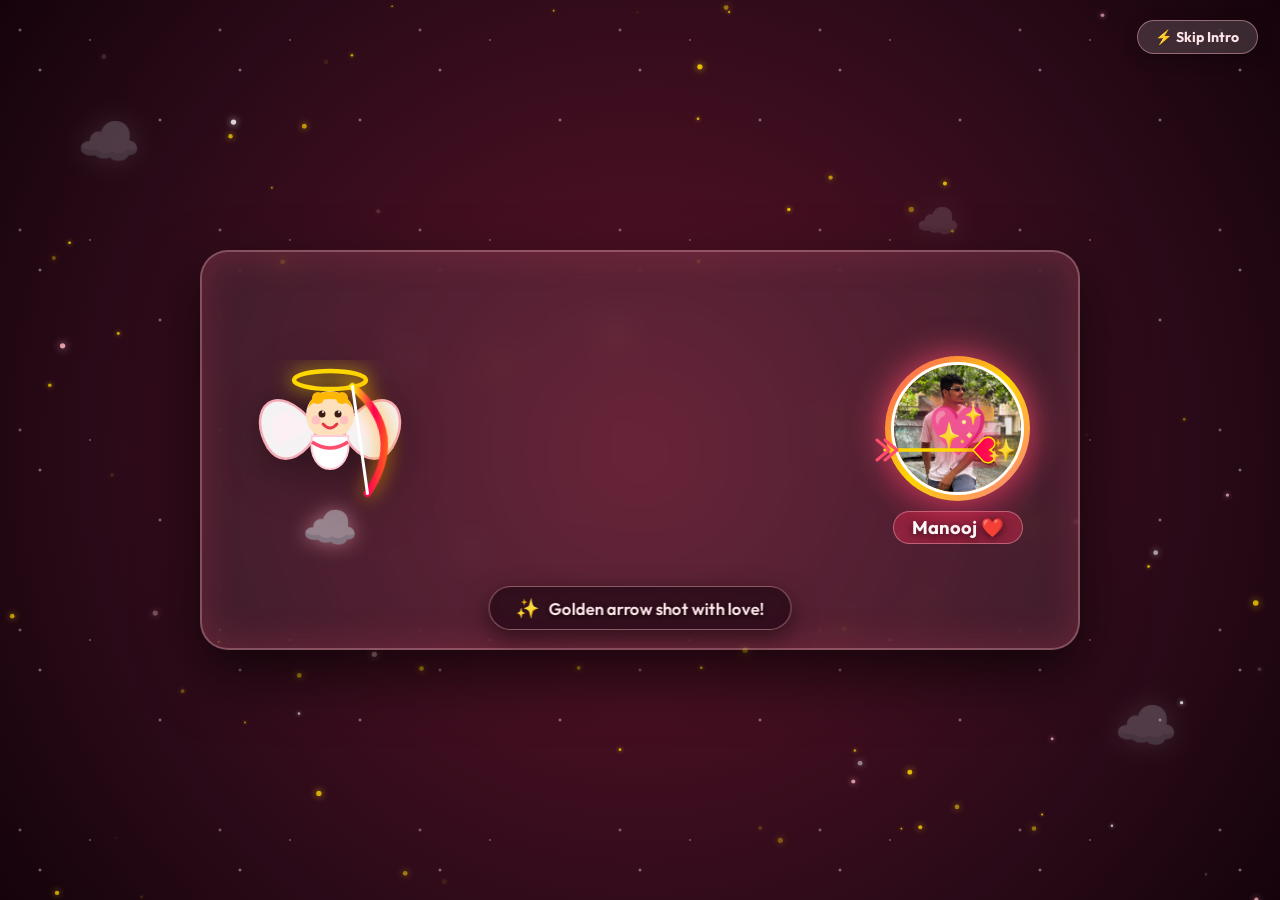
==== commit 81b22a85: "Bust CSS browser cache for dark pink month cards v2" ====
--- a/index.html
+++ b/index.html
@@ -13,7 +13,7 @@
     <link href="https://fonts.googleapis.com/css2?family=Bangers&family=Outfit:wght@300;400;600;800&family=Playfair+Display:ital,wght@0,400;0,700;1,400;1,700&display=swap" rel="stylesheet">
 
     <!-- CSS File -->
-    <link rel="stylesheet" href="style.css">
+    <link rel="stylesheet" href="style.css?v=2">
 </head>
 
 <body>
--- a/style.css
+++ b/style.css
@@ -939,23 +939,34 @@
 
 .timeline-content {
     flex: 1;
-    background: rgba(255, 250, 240, 0.7);
+    background: linear-gradient(135deg, rgba(255, 192, 203, 0.88), rgba(244, 143, 177, 0.8));
+    border: 2px solid rgba(213, 52, 71, 0.5);
+    border-left: 6px solid var(--red-deep);
     padding: 2rem;
-    border-radius: 15px;
-    border-left: 5px solid var(--red);
+    border-radius: 18px;
+    box-shadow: 0 10px 25px rgba(194, 30, 86, 0.22);
+    backdrop-filter: blur(8px);
+    transition: transform 0.3s ease, box-shadow 0.3s ease;
+}
+
+.timeline-content:hover {
+    transform: translateY(-3px);
+    box-shadow: 0 14px 30px rgba(194, 30, 86, 0.35);
 }
 
 .month-title {
     font-family: 'Bangers', cursive;
-    font-size: 1.8rem;
-    color: var(--red);
+    font-size: 1.9rem;
+    color: var(--red-deep);
+    text-shadow: 0 1px 2px rgba(255, 255, 255, 0.6);
     margin-bottom: 0.5rem;
 }
 
 .sweet-words {
-    font-size: 1rem;
-    line-height: 1.7;
-    color: var(--ink);
+    font-size: 1.05rem;
+    font-weight: 600;
+    line-height: 1.75;
+    color: #3b0918;
 }
 
 @media (max-width: 768px) {
